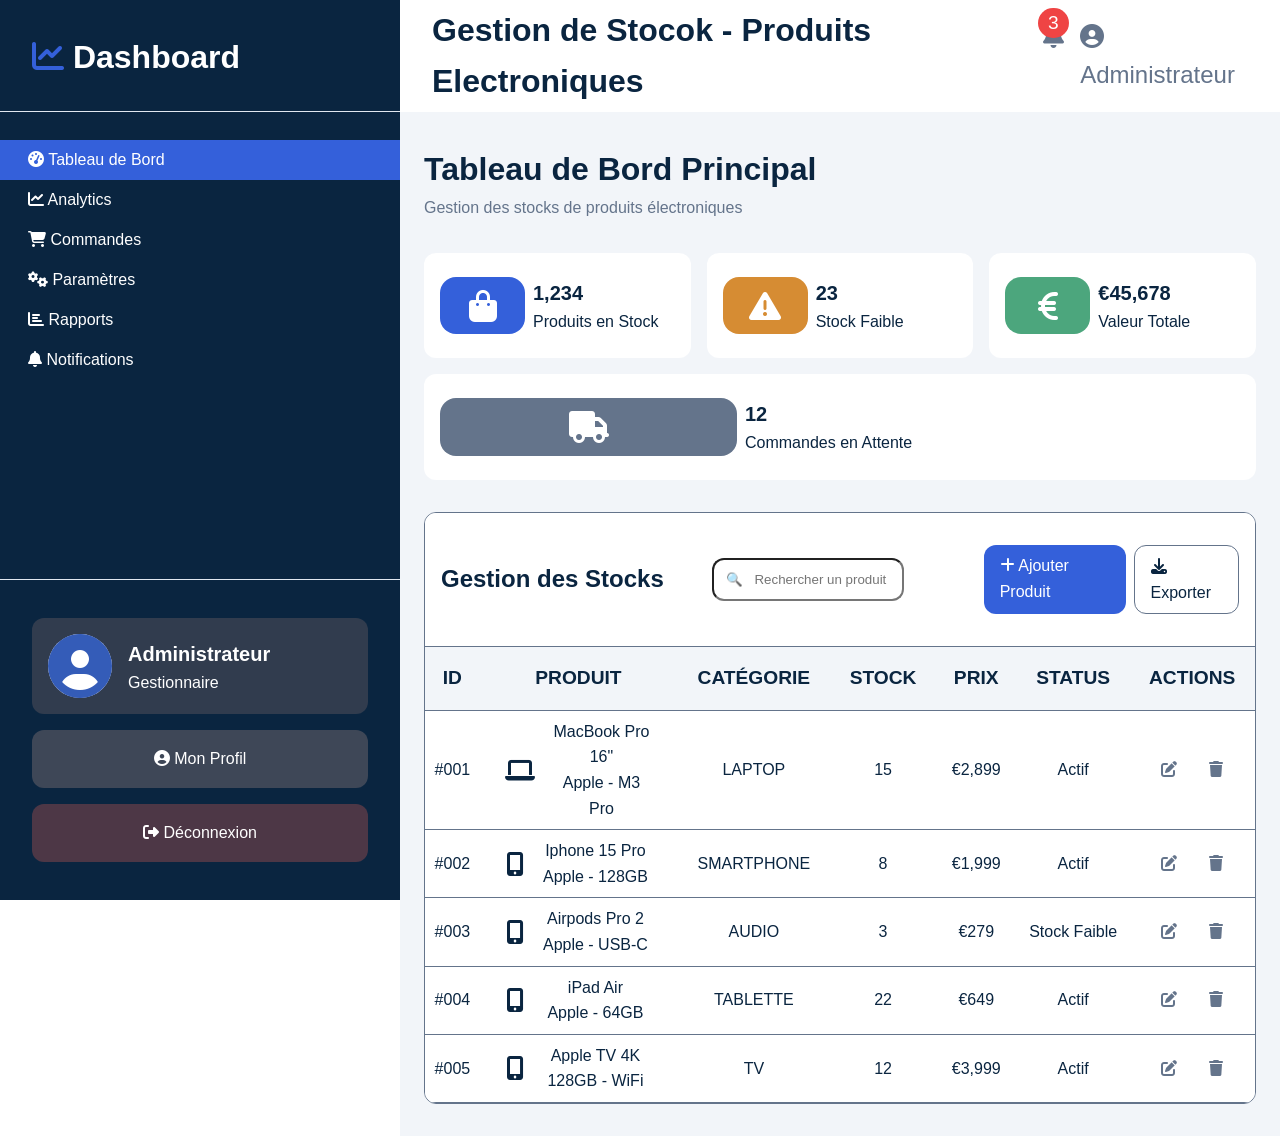
==== pages/index.html @ e8c5a034 "Version Présentable" ====
<!DOCTYPE html>
<html lang="en">

<head>
    <meta charset="UTF-8">
    <meta name="viewport" content="width=device-width, initial-scale=1.0">
    <link rel="stylesheet" href="../design/styles.css">
    <link rel="stylesheet" href="https://cdnjs.cloudflare.com/ajax/libs/font-awesome/6.4.0/css/all.min.css" />
    <title>Dashboard</title>
</head>

<body>
    <div id="dashboard">
        <input type="checkbox" id="sidebarToggle" hidden>
        <label for="sidebarToggle" class="sidebarToggle"><i class="fa-solid fa-bars"></i></label>
        <label for="sidebarToggle" id="sidebar-overlay-label"></label>
        <aside id="sidebar">
            <header id="sidebarHeader">
                <h1><i class="fa-solid sidebarHeaderIcon fa-chart-line"></i> Dashboard</h1>
            </header>
            <nav id="sidebarNav">
                <ul>
                    <li class="sidebarNavLi" style="background-color: var(--bleu-side-bar-icon);">
                        <a href="#tableauDeBord" class="sidebarNavLinks"><i class="fa-solid fa-gauge-high"></i> Tableau
                            de Bord</a>
                    </li>
                    <li class="sidebarNavLi">
                        <a href="analytics.html" class="sidebarNavLinks"><i class="fa-solid fa-chart-line"></i>
                            Analytics</a>
                    </li>
                    <li class="sidebarNavLi">
                        <a href="commandes.html" class="sidebarNavLinks"><i class="fa-solid fa-cart-shopping"></i>
                            Commandes</a>
                    </li>
                    <li class="sidebarNavLi">
                        <a href="parametres.html" class="sidebarNavLinks"><i class="fa-solid fa-gears"></i> Paramètres</a>
                    </li>
                    <li class="sidebarNavLi">
                        <a href="rapports.html" class="sidebarNavLinks"><i class="fa-solid fa-chart-bar"></i> Rapports</a>
                    </li>
                    <li class="sidebarNavLi">
                        <a href="notifications.html" class="sidebarNavLinks"><i class="fa-solid fa-bell"></i>
                            Notifications</a>
                    </li>
                </ul>
            </nav>
            <footer id="sidebarFooter">
                <div class="sidebarTitle">
                    <i class="fa-solid sidebarTitleIcon fa-circle-user"></i>
                    <div class="sidebarTitleText">
                        <h4>Administrateur</h4>
                        <p>Gestionnaire</p>
                    </div>
                </div>
                <a href="#profilCard" class="sidebarFooterButton sidebarFooterButtonProfil text-center"><i
                        class="fa-solid fa-circle-user"></i> Mon Profil</a>
                <a href="../index.html" class="sidebarFooterButton sidebarFooterButtonLogout text-center"><i
                        class="fa-solid fa-right-from-bracket"></i> Déconnexion</a>
            </footer>
        </aside>
        <div id="mainContent">
            <header id="mainContentHeader">
                <h1>Gestion de Stocok - Produits Electroniques</h1>
                <nav id="mainContentHeaderNav">
                    <ul>
                        <li><a href="#" class="mainContentHeaderNavLinks mainContentHeaderNavLinkNotification"><i
                                    class="fa-solid fa-bell"></i></a></li>
                        <li><a href="#" class="mainContentHeaderNavLinks mainContentHeaderNavLinkProfile"><i
                                    class="fa-solid fa-circle-user"></i> Administrateur</a></li>
                    </ul>
                </nav>
            </header>
            <main>
                <section id="tableauDeBord" class="dashboardMainContents">
                    <header id="tableauDeBordHeader" class="dashboardHeaders">
                        <h1>Tableau de Bord Principal</h1>
                        <p class="textGrisé">Gestion des stocks de produits électroniques</p>
                    </header>
                    <div class="contentTableauPrincipal">
                        <div class="cardRenseignement">
                            <div class="cardRenseignementIcon cardRenseignementIconStock"><i
                                    class="fa-solid faSolidCardIcon fa-shopping-bag"></i>
                            </div>
                            <div class="cardRenseignementText">
                                <h4>1,234</h4>
                                <p>Produits en Stock</p>
                            </div>
                        </div>
                        <div class="cardRenseignement">
                            <div class="cardRenseignementIcon cardRenseignementIconWarning"><i
                                    class="fa-solid faSolidCardIcon fa-triangle-exclamation"></i></div>
                            <div class="cardRenseignementText">
                                <h4>23</h4>
                                <p>Stock Faible</p>
                            </div>
                        </div>
                        <div class="cardRenseignement">
                            <div class="cardRenseignementIcon cardRenseignementIconPrice"><i
                                    class="fa-solid faSolidCardIcon fa-euro-sign"></i>
                            </div>
                            <div class="cardRenseignementText">
                                <h4>€45,678</h4>
                                <p>Valeur Totale</p>
                            </div>
                        </div>
                        <div class="cardRenseignement">
                            <div class="cardRenseignementIcon cardRenseignementIconDelivery"><i
                                    class="fa-solid faSolidCardIcon fa-truck"></i></div>
                            <div class="cardRenseignementText">
                                <h4>12</h4>
                                <p>Commandes en Attente</p>
                            </div>
                        </div>
                    </div>
                    <div id="gestionStock">

                        <table id="tableauGestionStock">
                            <div id="gestionStockContent">
                                <h3>Gestion des Stocks</h3>
                                <input type="text" placeholder="🔍   Rechercher un produit" name="productResearch"
                                    id="productResearch">
                                <div id="productButtons">
                                    <a href="add_product.html" class="productButtons productButtonsAdd"><i
                                            class="fa-solid fa-plus"></i> Ajouter Produit</a>
                                    <a href="export.html" class="productButtons productButtonsExport"><i
                                            class="fa-solid fa-download"></i> Exporter</a>
                                </div>
                            </div>
                            <tr class="tableRow tableHead">
                                <th>ID</th>
                                <th>PRODUIT</th>
                                <th>CATÉGORIE</th>
                                <th>STOCK</th>
                                <th>PRIX</th>
                                <th>STATUS</th>
                                <th>ACTIONS</th>
                            </tr>

                            <tr class="tableRow tableRowWhite">
                                <td>#001</td>
                                <td>
                                    <div class="tableauGestionStockProduit"><i class="fa-solid fa-laptop"></i>
                                        <div class="productid">
                                            <p>MacBook Pro 16"</p>
                                            <p>Apple - M3 Pro</p>
                                        </div>
                                    </div>
                                </td>
                                <td>
                                    <span>LAPTOP</span>
                                </td>
                                <td><span>15</span></td>
                                <td>€2,899</td>
                                <td><span>Actif</span></td>
                                <td>
                                    <div class="tablebuttons"><a href="#"><i
                                                class="fa-solid fa-pen-to-square"></i></a><a href="#"><i
                                                class="fa-solid fa-trash"></i></a></div>
                                </td>
                            </tr>
                            <tr class="tableRow tableRowWhite">
                                <td>#002</td>
                                <td>
                                    <div class="tableauGestionStockProduit"><i
                                            class="fa-solid fa-mobile-screen-button"></i>
                                        <div class="productid">
                                            <p>Iphone 15 Pro</p>
                                            <p>Apple - 128GB</p>
                                        </div>
                                    </div>
                                </td>
                                <td>
                                    <span>SMARTPHONE</span>
                                </td>
                                <td><span>8</span></td>
                                <td>€1,999</td>
                                <td><span>Actif</span></td>
                                <td>
                                    <div class="tablebuttons"><a href="#"><i
                                                class="fa-solid fa-pen-to-square"></i></a><a href="#"><i
                                                class="fa-solid fa-trash"></i></a></div>
                                </td>
                            </tr>
                            <tr class="tableRow tableRowWhite">
                                <td>#003</td>
                                <td>
                                    <div class="tableauGestionStockProduit"><i
                                            class="fa-solid fa-mobile-screen-button"></i>
                                        <div class="productid">
                                            <p>Airpods Pro 2</p>
                                            <p>Apple - USB-C</p>
                                        </div>
                                    </div>
                                </td>
                                <td>
                                    <span>AUDIO</span>
                                </td>
                                <td><span>3</span></td>
                                <td>€279</td>
                                <td><span>Stock Faible</span></td>
                                <td>
                                    <div class="tablebuttons"><a href="#"><i
                                                class="fa-solid fa-pen-to-square"></i></a><a href="#"><i
                                                class="fa-solid fa-trash"></i></a></div>
                                </td>
                            </tr>
                            <tr class="tableRow tableRowWhite">
                                <td>#004</td>
                                <td>
                                    <div class="tableauGestionStockProduit"><i
                                            class="fa-solid fa-mobile-screen-button"></i>
                                        <div class="productid">
                                            <p>iPad Air</p>
                                            <p>Apple - 64GB</p>
                                        </div>
                                    </div>
                                </td>
                                <td>
                                    <span>TABLETTE</span>
                                </td>
                                <td><span>22</span></td>
                                <td>€649</td>
                                <td><span>Actif</span></td>
                                <td>
                                    <div class="tablebuttons"><a href="#"><i
                                                class="fa-solid fa-pen-to-square"></i></a><a href="#"><i
                                                class="fa-solid fa-trash"></i></a></div>
                                </td>
                            </tr>
                            <tr class="tableRow tableRowWhite">
                                <td>#005</td>
                                <td>
                                    <div class="tableauGestionStockProduit"><i
                                            class="fa-solid fa-mobile-screen-button"></i>
                                        <div class="productid">
                                            <p>Apple TV 4K</p>
                                            <p>128GB - WiFi</p>
                                        </div>
                                    </div>
                                </td>
                                <td>
                                    <span>TV</span>
                                </td>
                                <td><span>12</span></td>
                                <td>€3,999</td>
                                <td><span>Actif</span></td>
                                <td>
                                    <div class="tablebuttons"><a href="#"><i
                                                class="fa-solid fa-pen-to-square"></i></a><a href="#"><i
                                                class="fa-solid fa-trash"></i></a></div>
                                </td>
                            </tr>
                        </table>

                    </div>
                </section>

            </main>
            <footer></footer>
        </div>

                <section id="profilCard" href="#">
            <form action="#">
                <a href="#" id="close">X</a>
                <header id="profilCardFormHeader">
                    <h2><i class="fa-solid fa-circle-user"></i> Mon Profil</h2>
                </header>
                <fieldset id="profilCardFormFieldset">
                    <i class="fa-solid faProfilIcon fa-circle-user"></i>
                    <a href="#">Changer la photo</a>
                </fieldset>
                <fieldset>
                    <legend>Nom :</legend>
                    <input type="text" placeholder="Administrateur">
                </fieldset>
                <fieldset>
                    <legend>Prénom :</legend>
                    <input type="text" placeholder="Jean">
                </fieldset>
                <fieldset>
                    <legend>Email :</legend>
                    <input type="email" placeholder="admin@dashboard.com">
                </fieldset>
                <fieldset>
                    <legend>Téléphone :</legend>
                    <input type="text" placeholder="+33 6 12 34 56 78">
                </fieldset>
                <fieldset>
                    <legend>Rôle :</legend>
                    <input type="text" placeholder="Gestionnaire">
                </fieldset>
                <fieldset>
                    <legend>Dernière connexion :</legend>
                    <input type="text" placeholder="15 Janvier 2024 à 14:30">
                </fieldset>
                <footer>
                    <button class="profilFormButton" type="submit" style="color: grey; background-color: #fff;">Fermer</button>
                    <button class="profilFormButton" type="submit" style="color: var(--couleur-text-blanc); background-color: var(--bleu-side-bar-icon);">Sauvegarder</button>
                </footer>
            </form>
        </section>
    </div>
</body>

</html>
---- design/styles.css ----
/*======================================================
    1. IMPORTS & PALETTE DE COULEURS
======================================================*/

/* Style globaux */
@import url(bases.css);
@import url(animations.css);

/* Palette de couleurs  */
:root {
    /* Couleurs primaires/neutres */
    --bleu-principal: #1e4976;
    --bleu-fonce-principal: #0a2540;
    --bleu-side-bar-icon: #3460DA;
    --gris-secondaire: #64748b;

    /* Couleurs de statut */
    --verts-succes: #4CA67D;
    --orange-avertissement: #D68C33;
    --rouge-erreur: #ef4444;

    /* Fonds & Bordures */
    --fond-principal: #f2f5f9;
    --fond-sidebar: #1e293b;
    --fond-blanc: #ffffff;
    --card-backgrounds: #F7F9FB;
    --couleur-bordure: #e2e8f0;

    /* Texte */
    --couleur-text-principale: #1e293b;
    --couleur-text-secondaire: #64748b;
    --couleur-text-blanc: #ffffff;

    /* Sidebar info backgrounds (Spécifiques) */
    --sidebar-info-bg-fst: #313C4E;
    --sidebar-info-bg-snd: #3E4757;
    --sidebar-info-bg-thd: #4D3746;

    /* Ombres */
    --shadow-lg: 0 10px 15px -3px rgba(0, 0, 0, 0.1), 0 4px 6px -2px rgba(0, 0, 0, 0.05);
    --shadow-md: 0 4px 6px -1px rgba(0, 0, 0, 0.1), 0 2px 4px -1px rgba(0, 0, 0, 0.06);
    --shadow: 0 1px 3px 0 rgba(0, 0, 0, 0.1), 0 1px 2px 0 rgba(0, 0, 0, 0.06);
}

/* Styles de base */
body {
    min-height: 100vh;
    font-family: 'Inter', -apple-system, BlinkMacSystemFont, 'Segoe UI', Roboto, sans-serif;
    font-size: 1rem;
    line-height: 1.6;
}

/*======================================================
    2. STYLES DE LA PAGE DE CONNEXION (LOGIN)
======================================================*/

#loginCard {
    display: flex;
    justify-content: center;
    align-items: center;
    min-height: 100vh;
    width: 100%;
    background: linear-gradient(135deg, var(--bleu-fonce-principal), var(--bleu-principal));
    height: 100%;
}

#loginCard main {
    background: var(--fond-principal);
    display: flex;
    justify-content: center;
    max-width: 750px;
    width: 100%;
    min-height: 400px;
    border-radius: 1rem;
    box-shadow: 1px 1px 2px 1px var(--couleur-text-principale);
    overflow: hidden;
}

/* Composants de la carte */
#logoDiv {
    padding: 1rem;
    border-radius: 50%;
    background: var(--fond-blanc);
    color: var(--couleur-text-principale);
}

#logo {
    font-size: 2.5rem;
    font-weight: bold;
}

#card {
    flex: 0.75;
    display: flex;
    flex-direction: column;
    justify-content: center;
    align-items: center;
    text-align: center;
    padding: 2rem;
    gap: 1rem;
    background: linear-gradient(120deg, var(--bleu-fonce-principal), var(--bleu-principal));
    color: var(--couleur-text-blanc);
    /* Correction de la variable manquante */
}

/* Formulaire de connexion */
#loginForm {
    padding: 2rem 1rem;
    flex: 1.3;
    display: grid;
    grid-template-columns: 1fr 1fr;
    gap: 1rem;
    border: none;
    text-align: center;
}

#loginForm header {
    grid-column: span 2;
    color: var(--bleu-fonce-principal);
}

#loginForm section {
    grid-column: span 2;
    display: flex;
    flex-direction: column;
    justify-content: flex-start;
    gap: 0.5rem;
}

#loginForm section label {
    display: flex;
    gap: 0.5rem;
}

#loginForm section input {
    font-size: 0.875rem;
    padding: 0.7rem;
    border-radius: 0.5rem;
    border: 1px solid var(--couleur-bordure);
    transition: all 0.2s ease;
}

#loginForm section input:focus {
    outline: none;
    border-color: var(--bleu-principal);
    box-shadow: 0 0 0 3px rgba(37, 99, 235, 0.1);
}

#loginForm footer {
    grid-column: span 2;
    display: flex;
    flex-direction: column;
    gap: 0.5rem;
}

#loginForm footer button {
    width: 8rem;
    padding: 0.3rem;
    border-radius: 2.5rem;
    border: 1px solid var(--couleur-bordure);
    background-color: var(--bleu-fonce-principal);
    color: var(--couleur-text-blanc);
    font-weight: bold;
}


/*======================================================
    3. STRUCTURE GLOBALE DU DASHBOARD
======================================================*/



#dashboard {
    min-height: 100vh;
    background: var(--fond-principal);
    position: relative;
    color: var(--bleu-fonce-principal);
}

/* --- SIDEBAR --- */
#sidebar {
    position: fixed;
    min-height: 100vh;
    max-width: 25rem;
    top: 0;
    left: 0;
    width: 100%;
    background-color: var(--bleu-fonce-principal);
    color: var(--couleur-text-blanc);
    display: grid;
    grid-template-rows: 7rem 1fr 20rem;
    z-index: 1999;
    /* Transition pour la version desktop (si redimensionnement) */
    transition: transform 0.2s ease;
}

#sidebarHeader {
    padding: 2rem;
    border-bottom: 1px solid var(--couleur-bordure);
}

.sidebarHeaderIcon {
    color: var(--bleu-side-bar-icon);
}

#sidebarNav {
    padding-top: 1.75rem;
    border-bottom: 1px solid var(--couleur-bordure);
}

#sidebarNav ul {
    list-style: none;
    line-height: 2.5rem;
}

.sidebarNavLinks {
    padding: 0 1.75rem;
    display: block;
    color: var(--couleur-text-blanc);
    text-decoration: none;
    height: 100%;
    width: 100%;
}

.sidebarNavLi:hover {
    background: var(--gris-secondaire);
    cursor: pointer;
}

#sidebarFooter {
    display: flex;
    flex-direction: column;
    align-items: center;
    justify-content: center;
    padding: 2rem;
    gap: 1rem;
}

.sidebarTitle {
    display: flex;
    align-items: center;
    gap: 1rem;
    padding: 1rem;
    background-color: var(--sidebar-info-bg-fst);
    border-radius: 0.75rem;
    width: 100%;
}

.sidebarTitleIcon {
    font-size: 4rem;
    color: #345cb8;
    background-color: var(--couleur-text-blanc);
    border-radius: 50%;
}

.sidebarFooterButton {
    width: 100%;
    color: var(--couleur-text-blanc);
    text-decoration: none;
    padding: 1rem;
    border-radius: 0.75rem;
}

.sidebarFooterButtonProfil {
    background: var(--sidebar-info-bg-snd);
}

.sidebarFooterButtonLogout {
    background: var(--sidebar-info-bg-thd);
}

/* --- CONTENU PRINCIPAL & HEADER --- */
#mainContent {
    position: absolute;
    min-height: calc(100vh - 7rem);
    width: calc(100% - 25rem);
    top: 7rem;
    left: 25rem;
    background-color: var(--fond-principal);
    padding: 2rem 1.5rem;
    overflow: scroll;
}

#mainContentHeader {
    background-color: var(--fond-blanc);
    position: fixed;
    /* Maintient le header en haut */
    top: 0;
    right: 0;
    left: 25rem;
    display: flex;
    justify-content: space-between;
    align-items: center;
    padding: 1rem 2rem;
    /* IMPORTANT : Le header doit avoir la même largeur que #mainContent */
    width: calc(100% - 25rem);
    height: 7rem;
    z-index: 100;
}

#mainContentHeaderNav ul {
    display: flex;
    gap: 1rem;
    list-style: none;
}

.mainContentHeaderNavLinks {
    color: var(--couleur-text-secondaire);
    font-size: 1.5rem;
    text-decoration: none;
}

.mainContentHeaderNavLinkNotification {
    position: relative;
}

.mainContentHeaderNavLinkNotification::before {
    content: "3";
    position: absolute;
    color: var(--couleur-text-blanc);
    font-size: 1.2rem;
    top: -15px;
    left: -25%;
    width: 30.72px;
    border-radius: 50%;
    text-align: center;
    background-color: var(--rouge-erreur);
    animation: pulse 3s ease-in-out infinite;
}


/*======================================================
    4. GESTION DES PAGES (CONTENU PRINCIPAL)
======================================================*/

/* Règle de layout commune à toutes les sections */
.dashboardMainContents {
    grid-template-columns: repeat(auto-fit, minmax(200px, 1fr));
    gap: 2rem;
}

/* --- MÉCANISME :TARGET (GESTION DES PAGES) --- */

/* 1. Masque toutes les sections qui ne sont pas la cible (sauf l'ID par défaut) */

/* 2. Affiche la page par défaut (Tableau de Bord) au chargement */
#tableauDeBord {
    display: grid;
}

/* 3. Affiche la page ciblée (surcharge la règle de masquage) */
.dashboardMainContents {
    display: grid;
}

/* --- Styles de Base du Contenu --- */
.dashboardHeaders {
    grid-column: 1/-1;
}

.contentTableauPrincipal {
    grid-column: 1/-1;
    display: flex;
    flex-wrap: wrap;
    gap: 1rem;
}

/* Cartes de Renseignement */
.cardRenseignement {
    background: var(--couleur-text-blanc);
    border-radius: 0.75rem;
    flex: 1;
    min-width: 230px;
    display: flex;
    gap: 0.5rem;
    padding: 1.5rem 1rem;
    transition: transform 0.2s ease;
}

.cardRenseignement:hover {
    transform: translateY(-2px);
    box-shadow: var(--shadow-lg);
}

.cardRenseignementIcon {
    flex: 0.75;
    display: flex;
    justify-content: center;
    align-items: center;
    border-radius: 1rem;
    color: var(--couleur-text-blanc);
}

.cardRenseignementIconStock {
    background-color: var(--bleu-side-bar-icon);
}

.cardRenseignementIconWarning {
    background-color: var(--orange-avertissement);
}

.cardRenseignementIconPrice {
    background-color: var(--verts-succes);
}

.cardRenseignementIconDelivery {
    background-color: var(--gris-secondaire);
}

.cardRenseignementIconChart {
    background-color: var(--bleu-side-bar-icon);
}

.cardRenseignementIconShoppingChariot {
    background-color: var(--verts-succes);
}

.cardRenseignementIconUsers {
    background-color: var(--orange-avertissement);
}

.cardRenseignementIconPercent {
    background-color: var(--rouge-erreur);
}

.cardRenseignementText {
    flex: 1.25;
}

.faSolidCardIcon {
    font-size: 2rem;
}

/* Styles de signalement (Analytics/Rapports) */
.redError {
    color: var(--rouge-erreur);
    background-color: rgba(239, 68, 68, 0.2);
}

.orangeWarning {
    color: var(--orange-avertissement);
    background-color: rgba(214, 140, 51, 0.2);
}

.vertSuccess {
    color: var(--verts-succes);
    background-color: rgba(76, 166, 125, 0.2);
}

.signalementText {
    padding: 0.3rem;
    border-radius: 0.5rem;
}


/*======================================================
    5. TABLEAU DE BORD (Détails)
======================================================*/

/* Gestion des Stocks */
#gestionStock {
    grid-column: 1/-1;
    border-radius: 0.75rem;
    overflow: hidden;
    border: 1px solid var(--couleur-text-secondaire);
    display: flex;
    /* Utilisé pour aligner le contenu et le tableau */
    flex-direction: column;
}

#gestionStockContent {
    background-color: var(--couleur-text-blanc);
    display: grid;
    grid-template-columns: repeat(auto-fit, minmax(5rem, 1fr));
    padding: 2rem 1rem;
    gap: 1rem;
    align-items: center;
    justify-content: center;
    border-bottom: 1px solid var(--gris-secondaire);
}

#productResearch {
    width: 75%;
    padding: 0.75rem;
    border-radius: 0.75rem;
}

#productButtons {
    display: flex;
    justify-content: flex-end;
    gap: 0.5rem;
}

.productButtons {
    text-decoration: none;
    padding: 0.5rem 1rem;
    border-radius: 0.75rem;
}

.productButtonsAdd {
    color: var(--couleur-text-blanc);
    background-color: var(--bleu-side-bar-icon);
}

.productButtonsExport {
    color: var(--bleu-fonce-principal);
    border: 1px solid var(--gris-secondaire);
}

/* Tableau de Stocks */
#tableauGestionStock {
    border-collapse: collapse;
}

.tableRow {
    border-bottom: 1px solid var(--gris-secondaire);
    background-color: var(--couleur-text-blanc);
}

#tableauGestionStock th {
    padding: 1rem;
}

#tableauGestionStock td {
    padding: 0.5rem;
    text-align: center;
}

.tableauGestionStockProduit {
    display: flex;
    align-items: center;
    justify-content: center;
    width: 100%;
    gap: 1rem;
}

.tableHead {
    background-color: transparent;
}

.tableauGestionStockProduit i {
    font-size: 1.5rem;
}

.productid {
    flex: 0.75;
    width: 100%;
}

.tablebuttons {
    display: flex;
    justify-content: center;
    gap: 2rem;
}

.tablebuttons a {
    color: var(--couleur-text-secondaire);
}

.tablebuttons a:hover {
    color: #868f9b;
}


/*======================================================
    6. ANALYTICS (Détails)
======================================================*/

/* Évolution des Ventes */
#sellEvolution {
    grid-column: 1/-1;
    box-shadow: 1px 1px 1px 1px var(--couleur-text-secondaire);
    display: flex;
    gap: 1rem;
    border-radius: 0.75rem;
    overflow: hidden;
}

#sellEvolutionChart {
    flex: 1.5;
}

#CategorieRepartition {
    flex: 0.5;
    height: 100%;
    display: flex;
    flex-direction: column;
    justify-content: center;
}

#sellEvolutionChartHeader {
    padding: 2rem;
}

#sellEvolutionChartHeaderSelect {
    padding: 0.25rem;
    font-size: 1.3rem;
    border-radius: 0.5rem;
}

/* Graphique à barres */
.simpleBarChart {
    /* Variables locales - Mieux les mettre dans le :root si réutilisées */
    --line-count: 20;
    --line-color: var(--bleu-side-bar-icon);
    --item-gap: 1rem;
    --item-default-color: var(--couleur-text-secondaire);
    --block-padding: 1rem;
    height: 30rem;
    display: grid;
    grid-template-columns: repeat(auto-fit, minmax(1rem, 1fr));
    gap: var(--item-gap);
    align-items: end;
    padding-inline: var(--item-gap);
    padding-block: 1rem 3rem;
    background-color: var(--couleur-text-blanc);
    position: relative;
    isolation: isolate;
    padding-bottom: 6rem;
}

.simpleBarChartItemTooltiptext {
    visibility: hidden;
    width: 120px;
    background-color: var(--couleur-text-principale);
    color: var(--couleur-text-blanc);
    text-align: center;
    border-radius: 1rem;
    padding: 0.5rem;
    top: calc(50% - 30px);
    transform: translateX(10px);
    opacity: 0;
    transition: opacity 0.3s ease;
}

.simpleBarChartItem {
    background-color: var(--bleu-side-bar-icon);
    border: 1px solid var(--bleu-side-bar-icon);
    height: calc(0.75% * var(--val));
    position: relative;
    justify-content: flex-end;
}

.simpleBarChartItemLabel {
    display: flex;
    flex-direction: column;
    position: absolute;
    bottom: -5rem;
    text-align: center;
}

.simpleBarChartItemLabel span:nth-child(1) {
    color: var(--couleur-text-secondaire);
}

.simpleBarChartItemLabel span:nth-child(2) {
    color: var(--bleu-side-bar-icon);
}

#sellEvolutionFooterListe {
    display: flex;
    gap: 3rem;
    padding: 1rem 2rem;
    list-style: none;
}

.sellEvolutionFooterListeListe {
    position: relative;
}

.sellEvolutionFooterListeListeBleu::before {
    content: "\25CF";
    position: absolute;
    top: 0;
    left: -1.2rem;
    color: var(--bleu-side-bar-icon);
}

.sellEvolutionFooterListeListeVerte::before {
    content: "\25CF";
    position: absolute;
    top: 0;
    left: -1.2rem;
    color: var(--verts-succes);
}

/* Répartition par Catégorie */
#CategorieRepartitionHeader {
    padding: 1rem;
}

#CategorieRepartitionContents {
    list-style: none;
    padding: 1rem;
    background-color: var(--couleur-text-blanc);
}

.CategorieRepartitionContent {
    display: flex;
    flex-direction: column;
    gap: 0.5rem;
}

.CategorieRepartitionContentTop {
    display: flex;
    justify-content: space-between;
}

.CategorieRepartitionContentBottom {
    display: flex;
    justify-content: space-between;
    align-items: center;
}

.CategorieRepartitionContentBottomJauge {
    width: 95%;
    height: 1rem;
    background-color: rgba(120, 127, 137, 0.2);
    border-radius: 0.25rem;
}

.textColorBlue {
    color: var(--bleu-side-bar-icon);
    font-weight: 700;
}

/* Top Produits Table */
#topProduits {
    grid-column: 1/-1;
    border-collapse: collapse;
    text-align: left;
    border: 1px solid var(--couleur-bordure);
    border-radius: 0.75rem;
    overflow: hidden;
}

#topProduitTitle {
    text-align: left;
    padding: 1rem 0.5rem;
    background-color: var(--couleur-text-blanc);
}

#topProduits td,
th {
    padding: 1rem;
}

#analyticsFilterSelct {
    margin-top: 0.5rem;
    padding: 0.5rem;
    width: 8rem;
    border-radius: 0.5rem;
    box-shadow: var(--shadow);
}

.topProduitsTrContent {
    border-bottom: 1px solid var(--couleur-bordure);
    background-color: var(--couleur-text-blanc);
}


/*======================================================
    7. COMMANDES (Détails)
======================================================*/

#commandeForm {
    grid-column: 1/-1;
    display: flex;
    flex-wrap: wrap;
    align-items: flex-end;
    gap: 1rem;
}

.commandFormSelect {
    font-size: 1.3rem;
    padding: 0.25rem;
    width: 12rem;
    border-radius: 0.25rem;
}

#researchInput {
    font-size: 1.3rem;
    padding: 0.25rem;
    width: 18rem;
}

#researchInputLabel {
    display: flex;
    align-items: center;
    font-size: 1.3rem;
    gap: 0.25rem;
    border-radius: 0.25rem;
    overflow: hidden;
    background-color: var(--bleu-side-bar-icon);
    color: var(--couleur-text-blanc);
}

#researchInputLabel i {
    margin-right: 0.25rem;
}

#commandChart {
    grid-column: 1/-1;
    display: flex;
    flex-direction: column;
    gap: 1rem;
}

.commandeCard {
    background-color: var(--couleur-text-blanc);
    display: grid;
    grid-template-columns: repeat(6, 1fr);
    padding: 1rem;
    border-radius: 0.75rem;
    box-shadow: var(--shadow-md);
    transition: all 0.3s ease;
}

.commandeCardHeader {
    grid-column: span 5;
    display: flex;
    flex-direction: column;
    gap: 0.5rem;
}

.commandeCardStatus {
    grid-column: span 1;
    display: flex;
    flex-direction: column;
    gap: 0.5rem;
    text-align: center;
}

.commandeCardInfo {
    grid-column: span 6;
}

.commandeCardInfoLine {
    
    display: flex;
    justify-content: space-between;
    align-items: center;
    padding: 1rem 0.5rem;
    border-radius: 0.25rem;
    background-color: var(--fond-principal);
}

.commandeCardInfoType {
    display: flex;
    flex-direction: column;
}

.commandeCardFooter {
    grid-column: span 6;
    padding: 1rem 0;
    display: flex;
    gap: 0.5rem;
}

.commandeCardFooterButton {
    padding: 0.5rem;
    border-radius: 0.5rem;
    font-size: 1.2rem;
    color: var(--couleur-text-blanc);
}

.seeDetails {
    background-color: var(--bleu-side-bar-icon);
}

.modify {
    border: 1px solid var(--couleur-bordure);
    color: var(--couleur-text-principale);
    background: var(--fond-principal);
}

.validate {
    background-color: #64748b4c;
    color: var(--couleur-text-principale);
}

.send {
    background-color: #34aeda;
}

.follow {
    background-color: #34aeda;
}

.validateLivraison {
    background-color: #64748b4c;
    color: var(--couleur-text-principale);
}


/*======================================================
    8. PARAMÈTRES (Détails)
======================================================*/

/* Style du sliding button (Switch) */
.slidingButton {
    display: flex;
    justify-content: flex-end;
    align-items: center;
}

.slidingButtonWork {
    width: 4rem;
    height: 2rem;
    background-color: rgb(201, 219, 219);
    border-radius: 2.5rem;
    position: relative;
    cursor: pointer;
    transition: 0.2s;
}

.slidingButtonWork::before {
    position: absolute;
    content: "";
    background-color: aliceblue;
    width: 1.7rem;
    height: 1.7rem;
    border-radius: 50%;
    top: 0.05rem;
    left: 0.1rem;
    transition: 0.2s;
}

.slidingButtonButton {
    display: none;
}

.slidingButtonButton:checked+.slidingButtonWork {
    background-color: #7399d6;
}

.slidingButtonButton:checked+.slidingButtonWork::before {
    transform: translateX(1.975rem);
}

/* Cartes de paramètres */
.cardParam {
    grid-column: 1/-1;
    box-shadow: var(--shadow-md);
    border-radius: 0.75rem;
    border: 1px solid var(--couleur-bordure);
    overflow: hidden;
}

.cardParam h4 {
    padding: 2rem 1rem;
    border-bottom: 1px solid var(--couleur-bordure);
}

.settings {
    padding: 2rem;
    background-color: var(--couleur-text-blanc);
    flex-wrap: wrap;
    display: flex;
    gap: 1rem;
    justify-content: space-between;
}

.setting {
    width: 400px;
    display: flex;
    gap: 3rem;
    border-radius: 0.75rem;
    overflow: hidden;
    background-color: rgba(164, 164, 164, 0.2);
    padding: 2rem;
}

.systemSettings {
    padding: 0.5rem 1rem;
    color: var(--couleur-text-principale);
    border-radius: 0.75rem;
    text-decoration: none;
    border: 1px solid var(--couleur-bordure);
}

.systemSettingsBlue {
    background-color: var(--bleu-side-bar-icon);
    color: var(--couleur-text-blanc);
}

.systemSettingsGrey {
    background-color: rgba(120, 127, 137, 0.2);
}


/*======================================================
    9. RAPPORTS (Détails)
======================================================*/

#principalRapport {
    grid-column: 1/-1;
}

#principalRapportForm {
    display: flex;
    align-items: flex-end;
    gap: 1rem;
    box-shadow: var(--shadow-md);
    border-radius: 0.75rem;
    overflow: hidden;
    padding: 1rem 1.5rem;
    background-color: var(--couleur-text-blanc);
}

#principalRapportForm fieldset {
    border: none;
}

.typeReportSelect {
    padding: 0.5rem;
    width: 10rem;
    border-radius: 0.25rem;
}

.periodReportFormButton {
    padding: 0.5rem;
    font-size: 1rem;
    width: 12rem;
    border-radius: 0.25rem;
    color: var(--couleur-text-blanc);
    background-color: var(--bleu-side-bar-icon);
    text-decoration: none;
    border: none;
}

.rapportCard {
    grid-column: 1/-1;
    display: flex;
    justify-content: space-between;
}

.rapportInfoCard {
    display: flex;
    gap: 0.5rem;
    max-width: 320px;
    gap: 0.5rem;
    width: 100%;
    padding: 1rem;
    background-color: var(--couleur-text-blanc);
    border-radius: 0.75rem;
}

.rapportInfoCardIcon {
    width: 25%;
    border-radius: 0.75rem;
    display: flex;
    justify-content: center;
    height: fit-content;
    padding: 1rem;
    color: var(--couleur-text-blanc);
    background-color: var(--bleu-side-bar-icon);
}

.rapportInfoCardText {
    width: 75%;
    display: flex;
    flex-direction: column;
    gap: 0.5rem;
}

.rapportInfoCardButton {
    padding: 0.25rem 0.5rem;
    width: fit-content;
    border-radius: 0.25rem;
    color: var(--bleu-fonce-principal);
    border: 1px solid var(--couleur-bordure);
    text-decoration: none;
}

#rapportTable {
    grid-column: 1/-1;
    border-collapse: collapse;
    background-color: var(--couleur-text-blanc);
    box-shadow: var(--shadow-md);
    border-radius: 0.75rem;
    overflow: hidden;
}

#rapportTable td,
th {
    padding: 1rem;
    font-size: 1.2rem;
}

#rapportTable tr {
    border-bottom: 1px solid var(--couleur-bordure);
}

.rapportTableTitle {
    padding: 2rem 1rem;
    border-top-left-radius: 0.75rem;
    border-top-right-radius: 0.75rem;
}


/*======================================================
    10. NOTIFICATIONS (Détails)
======================================================*/

#rechercheNotifications {
    grid-column: 1/-1;
    display: flex;
    align-items: flex-end;
    gap: 1rem;
    padding: 2rem 1rem;
    border-radius: 0.75rem;
    background-color: var(--couleur-text-blanc);
}

#rechercheNotifications fieldset {
    border: none;
    display: flex;
    flex-direction: column;
    gap: 0.5rem;
    font-size: 1.3rem;
}

.rechercheNotificationButton {
    padding: 0.5rem;
    width: 10rem;
    border: 1px solid var(--couleur-bordure);
    border-radius: 0.5rem;
}

.rechercheNotificationSubmit {
    color: var(--couleur-text-blanc);
    background-color: var(--bleu-side-bar-icon);
    width: fit-content;
    padding: 0.5rem 1rem;
}

#notificationCard {
    grid-column: 1/-1;
    display: flex;
    flex-direction: column;
    gap: 1rem;
}

.notificationContentSeing {
    display: flex;
    background-color: var(--couleur-text-blanc);
    padding: 1rem;
    align-items: center;
    gap: 1rem;
    border-radius: 0.75rem;
    box-shadow: var(--shadow);
    position: relative;
    overflow: hidden;
}

.notificationContentSeing::before {
    content: "";
    border-left: 7px solid var(--rouge-erreur);
    position: absolute;
    top: 0;
    left: 0;
    height: 100%;
}

.notificationContentSeingBlue::before {
    content: "";
    border-left: 7px solid var(--bleu-side-bar-icon);
    position: absolute;
    top: 0;
    left: 0;
    height: 100%;
}

.notificationContentSeingWhite {
    opacity: 0.7;
}

.notificationContentSeingWhite::before {
    content: "";
    border-left: 7px solid var(--couleur-text-blanc);
    position: absolute;
    top: 0;
    left: 0;
    height: 100%;
}

.notificationIcon {
    width: fit-content;
    text-align: center;
    padding: 0.5rem 1rem;
    font-size: 1.5rem;
    border-radius: 50%;
    margin: 0 1rem;
}


/*======================================================
    11. MEDIA QUERIES (RESPONSIVE)
======================================================*/

@media (max-width: 1024px) {

    /* GESTION DE LA SIDEBAR EN MOBILE */
    #sidebar {
        transform: translateX(-100%);
        transition: transform 0.2s ease;
    }

    #sidebar-overlay-label {
        position: fixed;
        top: 0;
        left: 0;
        width: 100%;
        height: 100%;
        background: rgba(0, 0, 0, 0.5);
        z-index: 1998;

        /* Masqué par défaut */
        visibility: hidden;
        opacity: 0;
        transition: opacity 0.3s ease, visibility 0.3s ease;
    }

    /* Activation de l'overlay et de la sidebar */
    #sidebarToggle:checked~#sidebar-overlay-label {
        visibility: visible;
        opacity: 1;
    }

    #sidebarToggle:checked~#sidebar {
        transform: translateX(0);
        box-shadow: 2px 0 5px rgba(0, 0, 0, 0.2);
    }

    .sidebarToggle {
        position: fixed;
        top: 2rem;
        left: 0.5rem;
        z-index: 2000;
        font-size: 2rem;
        cursor: pointer;
    }

    /* GESTION DU CONTENU PRINCIPAL */
    #mainContent,
    #mainContentHeader {
        left: 0;
        width: 100%;
    }

    #mainContentHeader {
        padding-left: 3rem;
    }

    h1 {
        font-size: 1.3rem;
    }

    /* Ajustements de formulaire/cartes */
    #commandeForm fieldset {
        width: 100%;
    }

    .commandFormSelect {
        width: 100%;
    }

    #researchInputLabel {
        width: fit-content;
    }

    .rapportCard {
        flex-direction: column;
        gap: 1rem;
    }

    .rapportInfoCard {
        max-width: 100%;
        box-shadow: 1px solid var(--shadow);
    }

    #rapportTable td,
    th {
        font-size: 0.9rem;
    }


    /* gestion page analytics */
    #sellEvolution {
        flex-direction: column;
    }


    /* gestion de la page rapport */
    #principalRapportForm {
        flex-direction: column;
    }


    /* Gestion de la page notifications */
    .notificationContentSeing {
        flex-direction: column;
    }

    #rechercheNotifications {
        flex-direction: column;
        align-items: start;
    }

    #rechercheNotifications fieldset {
        width: 100%;
    }

    .rechercheNotificationButton {
        width: 100%;
    }




    .setting {
        width: 100%;
        justify-content: space-between;
    }
    .systemSettings {
        width: 100%;
    }
}




/*======================================================
    12. STRUCTURE GLOBALE DU PROFIL
======================================================*/

#profilCard {
    width: 100%;
    height: 100%;
    background-color: rgba(0, 0, 0, 0.466);
    position: fixed;
    top: 0;
    left: 0;
    z-index: 2000;
    display: none;
    opacity: 0;
    justify-content: center;
    align-items: center;
}

#profilCard form {
    background-color: var(--couleur-text-blanc);
    max-width: 80vw;
    width: 100%;
    max-height: 80vh;
    height: 100%;
    display: flex;
    flex-direction: column;
    gap: 1rem;
    border-radius: 0.75rem;
    overflow: scroll;
    position: relative;
}

#profilCardFormHeader {
    padding: 1rem 3rem;
    border-bottom: 1px solid var(--couleur-bordure);
    display: flex;
    justify-content: flex-start;
    align-items: center;
}

#profilCard form fieldset {
    padding: 0rem 3rem;
    border: none;
    width: 100%;
}
#profilCardFormFieldset {
    display: flex;
    flex-direction: column;
    align-items: center;
    gap: 1rem;
}

#profilCardFormFieldset a {
    padding: 0.5rem;
    text-decoration: none;
    border: 1px solid var(--couleur-bordure);
    border-radius: 0.25rem;
    color: var(--bleu-fonce-principal);
}

.faProfilIcon {
    font-size: 7rem;
}

#profilCard form fieldset input {
    width: 100%;
    padding: 0.5rem;
    border: 1px solid var(--couleur-bordure);
    border-radius: 0.25rem;
    font-size: 1.1rem;
}

#profilCard form footer {
    display: flex;
    justify-content: flex-end;
    gap: 1rem;
    padding: 1rem 3rem;
    border-top: 1px solid var(--couleur-bordure);
}

.profilFormButton {
    border: 1px solid var(--couleur-bordure);
    padding: 0.5rem;
    border-radius: 0.25rem;
}


#close {
    position: absolute;
    top: 0;
    right: 0;
    background-color: var(--rouge-erreur);
    text-align: center;
    padding: 0.5rem;
    font-weight: 900;
    text-decoration: none;
    color: var(--couleur-text-blanc);
}


#profilCard:target {
    display: flex;
    opacity: 1;
}



tr:hover {
    background-color: rgba(0, 0, 0, 0.06);
}



#commmandModal {
    position: fixed;
    background-color: rgba(0, 0, 0, 0.466);
    height: 100%;
    width: 100%;
    z-index: 2000;
    display: none;
    justify-content: center;
    align-items: center;
    top: 0;
    left: 0;
}

#commmandModal form {
    max-width: 70vw;
    height: 80vh;
    width: 100%;
    background-color: var(--couleur-text-blanc);
    display: flex;
    flex-direction: column;
    border-radius: 0.75rem;
    position: relative;
    overflow-y: scroll;
}

#commmandModal form header {
    padding: 1rem;
    border-bottom: 1px solid var(--couleur-bordure);
}

#commmandModalFormDiv {
    padding: 1rem;
    display: flex;
    flex-direction: column;
    gap: 2rem;
}

#commmandModalFormDiv fieldset {
    border: none;
}

#commmandModal form footer {
    padding: 1rem;
    display: flex;
    justify-content: flex-end;
    gap: 1rem;
    border-top: 1px solid var(--couleur-bordure);
}

#commmandModal form a {
    position: absolute;
    right: 1rem;
    top: 1rem;
    font-size: 2rem;
    text-decoration: none;
    color: var(--bleu-fonce-principal);
}

#commmandModal tr {
    display: flex;
    flex-direction: column;
    gap: 1rem;
    padding: 1rem;
    margin-top: 1rem;
    border-radius: 0.75rem;
    background-color: var(--couleur-bordure);
}

#commmandModal:target {
    display: flex;
}
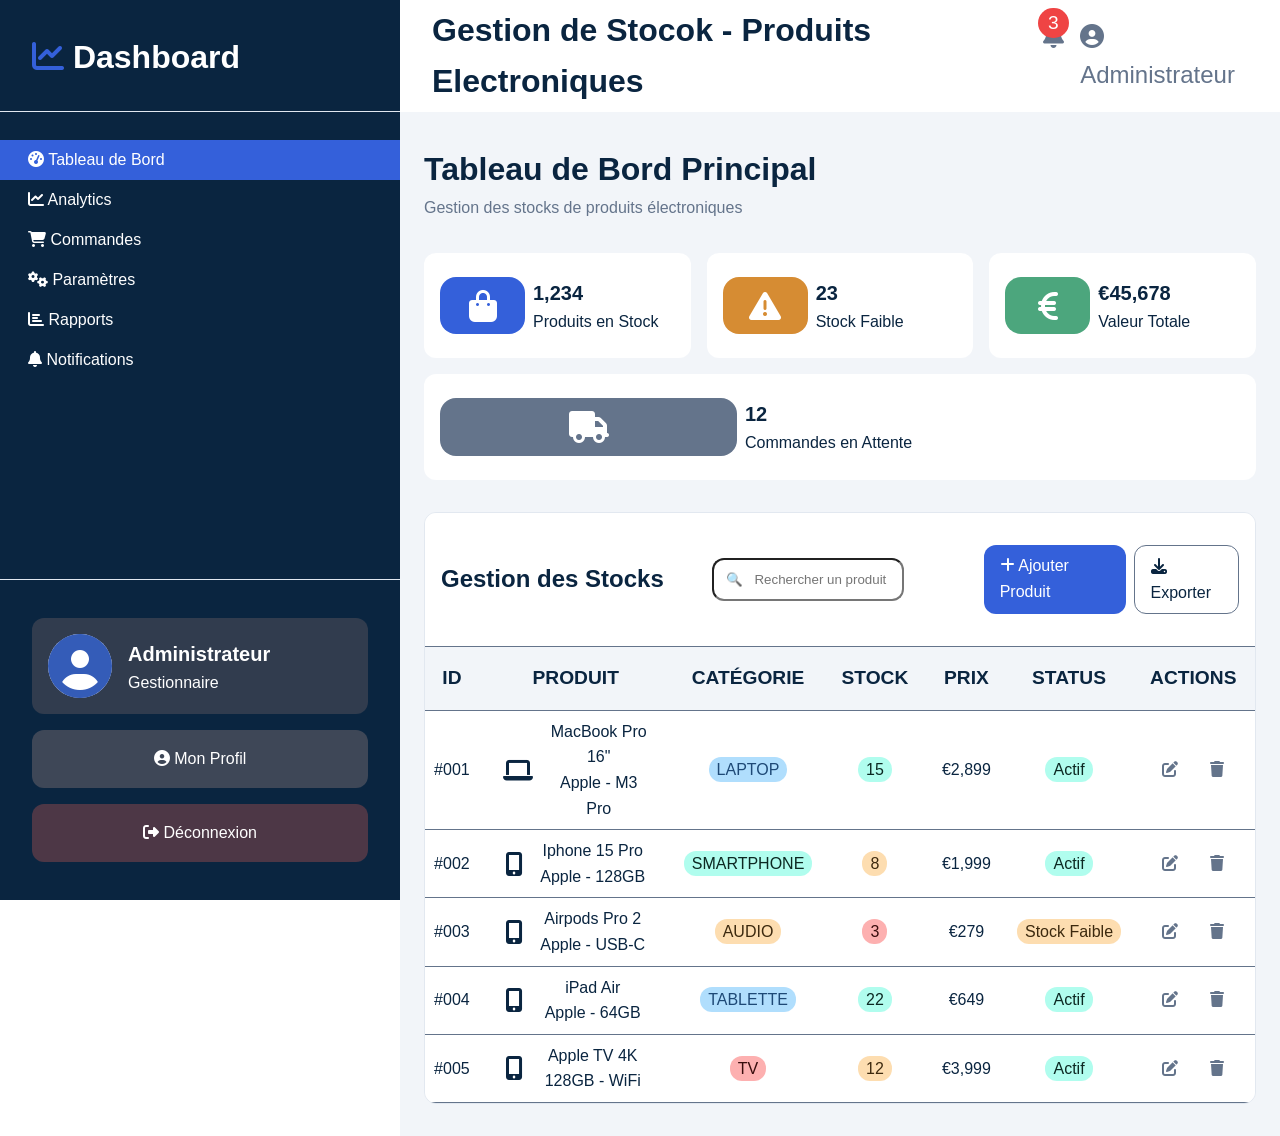
==== commit 3e91514a: "Version Présentable" ====
--- a/pages/index.html
+++ b/pages/index.html
@@ -147,11 +147,11 @@
                                     </div>
                                 </td>
                                 <td>
-                                    <span>LAPTOP</span>
-                                </td>
-                                <td><span>15</span></td>
+                                    <span style="color: var(--bleu-principal); background-color: #41b1fb6a; padding: 0.25rem 0.5rem; border-radius: 0.75rem;">LAPTOP</span>
+                                </td>
+                                <td><span style="color: #0c2822; background-color: #41fbd66a; padding: 0.25rem 0.5rem; border-radius: 0.75rem;">15</span></td>
                                 <td>€2,899</td>
-                                <td><span>Actif</span></td>
+                                <td><span style="color: #0c2822; background-color: #41fbd66a; padding: 0.25rem 0.5rem; border-radius: 0.75rem;">Actif</span></td>
                                 <td>
                                     <div class="tablebuttons"><a href="#"><i
                                                 class="fa-solid fa-pen-to-square"></i></a><a href="#"><i
@@ -170,11 +170,11 @@
                                     </div>
                                 </td>
                                 <td>
-                                    <span>SMARTPHONE</span>
-                                </td>
-                                <td><span>8</span></td>
+                                    <span style="color: #0c2822; background-color: #41fbd66a; padding: 0.25rem 0.5rem; border-radius: 0.75rem;">SMARTPHONE</span>
+                                </td>
+                                <td><span style="color: #3c290e; background-color: #fbad416a; padding: 0.25rem 0.5rem; border-radius: 0.75rem;">8</span></td>
                                 <td>€1,999</td>
-                                <td><span>Actif</span></td>
+                                <td><span style="color: #0c2822; background-color: #41fbd66a; padding: 0.25rem 0.5rem; border-radius: 0.75rem;">Actif</span></td>
                                 <td>
                                     <div class="tablebuttons"><a href="#"><i
                                                 class="fa-solid fa-pen-to-square"></i></a><a href="#"><i
@@ -193,11 +193,11 @@
                                     </div>
                                 </td>
                                 <td>
-                                    <span>AUDIO</span>
-                                </td>
-                                <td><span>3</span></td>
+                                    <span style="color: #3c290e; background-color: #fbad416a; padding: 0.25rem 0.5rem; border-radius: 0.75rem;">AUDIO</span>
+                                </td>
+                                <td><span style="color: #380d0d; background-color: #fb41416a; padding: 0.25rem 0.5rem; border-radius: 0.75rem;">3</span></td>
                                 <td>€279</td>
-                                <td><span>Stock Faible</span></td>
+                                <td><span style="color: #3c290e; background-color: #fbad416a; padding: 0.25rem 0.5rem; border-radius: 0.75rem;">Stock Faible</span></td>
                                 <td>
                                     <div class="tablebuttons"><a href="#"><i
                                                 class="fa-solid fa-pen-to-square"></i></a><a href="#"><i
@@ -216,11 +216,11 @@
                                     </div>
                                 </td>
                                 <td>
-                                    <span>TABLETTE</span>
-                                </td>
-                                <td><span>22</span></td>
+                                    <span style="color: var(--bleu-principal); background-color: #41b1fb6a; padding: 0.25rem 0.5rem; border-radius: 0.75rem;">TABLETTE</span>
+                                </td>
+                                <td><span style="color: #0c2822; background-color: #41fbd66a; padding: 0.25rem 0.5rem; border-radius: 0.75rem;">22</span></td>
                                 <td>€649</td>
-                                <td><span>Actif</span></td>
+                                <td><span style="color: #0c2822; background-color: #41fbd66a; padding: 0.25rem 0.5rem; border-radius: 0.75rem;">Actif</span></td>
                                 <td>
                                     <div class="tablebuttons"><a href="#"><i
                                                 class="fa-solid fa-pen-to-square"></i></a><a href="#"><i
@@ -239,11 +239,11 @@
                                     </div>
                                 </td>
                                 <td>
-                                    <span>TV</span>
-                                </td>
-                                <td><span>12</span></td>
+                                    <span style="color: #380d0d; background-color: #fb41416a; padding: 0.25rem 0.5rem; border-radius: 0.75rem;">TV</span>
+                                </td>
+                                <td><span style="color: #3c290e; background-color: #fbad416a; padding: 0.25rem 0.5rem; border-radius: 0.75rem;">12</span></td>
                                 <td>€3,999</td>
-                                <td><span>Actif</span></td>
+                                <td><span style="color: #0c2822; background-color: #41fbd66a; padding: 0.25rem 0.5rem; border-radius: 0.75rem;">Actif</span></td>
                                 <td>
                                     <div class="tablebuttons"><a href="#"><i
                                                 class="fa-solid fa-pen-to-square"></i></a><a href="#"><i
--- a/design/styles.css
+++ b/design/styles.css
@@ -462,7 +462,7 @@
     grid-column: 1/-1;
     border-radius: 0.75rem;
     overflow: hidden;
-    border: 1px solid var(--couleur-text-secondaire);
+    border: 1px solid var(--couleur-bordure);
     display: flex;
     /* Utilisé pour aligner le contenu et le tableau */
     flex-direction: column;
@@ -584,6 +584,7 @@
     flex: 0.5;
     height: 100%;
     display: flex;
+    gap: 2rem;
     flex-direction: column;
     justify-content: center;
 }
@@ -734,11 +735,15 @@
     overflow: hidden;
 }
 
-#topProduitTitle {
+#topProduitTitle  div {
+    background-color: var(--couleur-text-blanc);
+    display: flex;
+    justify-content: space-between;
     text-align: left;
     padding: 1rem 0.5rem;
-    background-color: var(--couleur-text-blanc);
-}
+    width: 100%;
+}
+
 
 #topProduits td,
 th {
@@ -815,6 +820,10 @@
     box-shadow: var(--shadow-md);
     transition: all 0.3s ease;
 }
+.commandeCard:hover {
+    transform: translateY(-5px);
+    box-shadow: var(--shadow-lg);
+}
 
 .commandeCardHeader {
     grid-column: span 5;
@@ -828,7 +837,7 @@
     display: flex;
     flex-direction: column;
     gap: 0.5rem;
-    text-align: center;
+    text-align: end;
 }
 
 .commandeCardInfo {
@@ -862,6 +871,7 @@
     border-radius: 0.5rem;
     font-size: 1.2rem;
     color: var(--couleur-text-blanc);
+    border: none;
 }
 
 .seeDetails {
@@ -1043,7 +1053,13 @@
     width: 100%;
     padding: 1rem;
     background-color: var(--couleur-text-blanc);
-    border-radius: 0.75rem;
+    box-shadow: var(--shadow);
+    border-radius: 0.75rem;
+    transition: all 0.3s ease;
+}
+.rapportInfoCard:hover {
+    transform: translateY(-5px);
+    box-shadow: var(--shadow-lg);
 }
 
 .rapportInfoCardIcon {
@@ -1193,7 +1209,19 @@
     border-radius: 50%;
     margin: 0 1rem;
 }
-
+.notificationContentBodyButtons {
+    display: flex;
+    gap: 1rem;
+    padding: 1rem 0;
+}
+
+
+.notificationContentBodyButtons button {
+    padding: 0.5rem;
+    border-radius: 0.25rem;
+    border: 1px solid var(--couleur-bordure);
+    cursor: pointer;
+}
 
 /*======================================================
     11. MEDIA QUERIES (RESPONSIVE)
